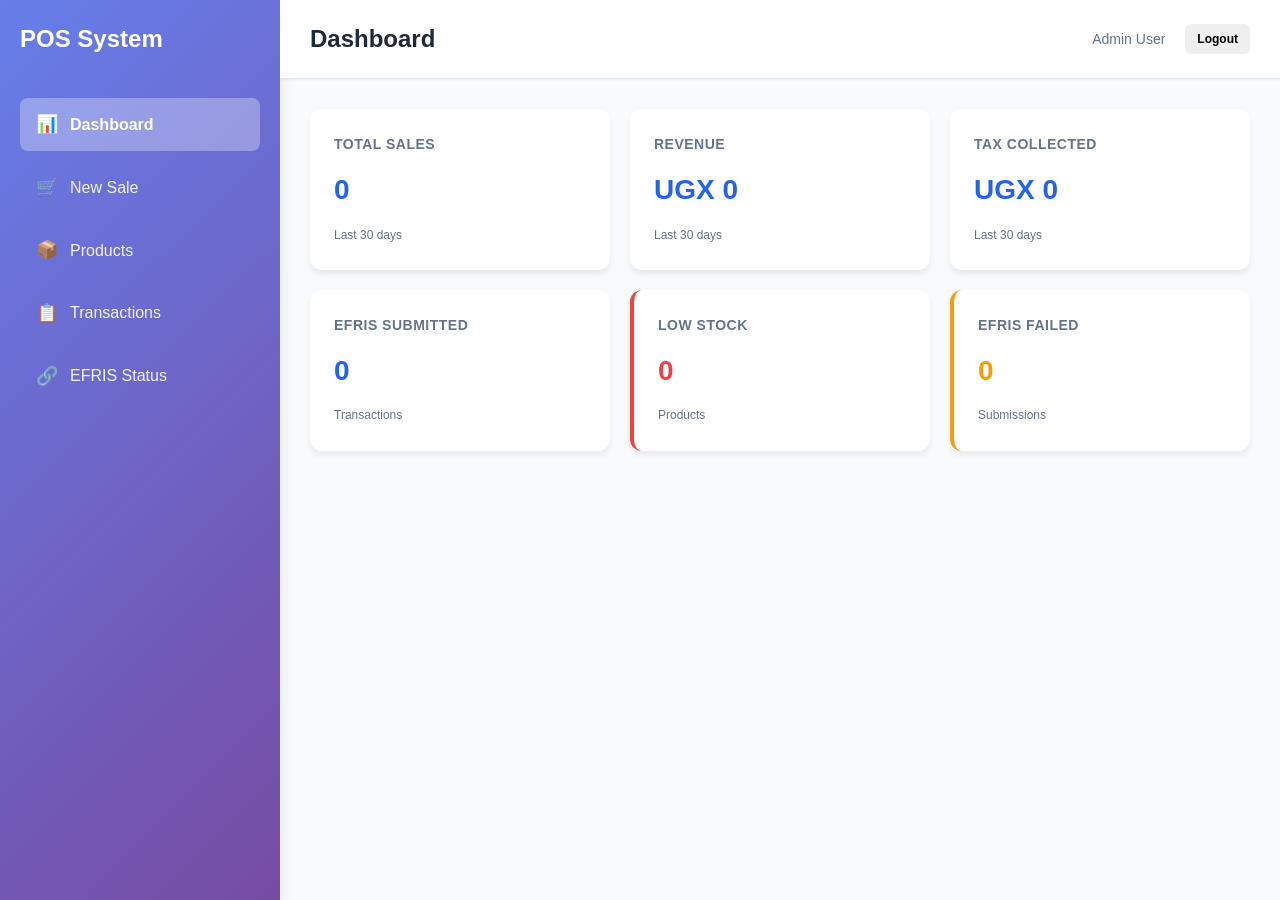
==== frontend/index.html @ 9ab17492 "first commit" ====
<!DOCTYPE html>
<html lang="en">
<head>
    <meta charset="UTF-8">
    <meta name="viewport" content="width=device-width, initial-scale=1.0">
    <title>POS System - Dashboard</title>
    <link rel="stylesheet" href="style.css">
</head>
<body>
    <div class="app-container">
        <!-- Sidebar -->
        <aside class="sidebar">
            <div class="logo">
                <h1>POS System</h1>
            </div>
            <nav class="nav-menu">
                <a href="#dashboard" class="nav-link active" data-section="dashboard">
                    <span class="icon">📊</span> Dashboard
                </a>
                <a href="#sales" class="nav-link" data-section="sales">
                    <span class="icon">🛒</span> New Sale
                </a>
                <a href="#products" class="nav-link" data-section="products">
                    <span class="icon">📦</span> Products
                </a>
                <a href="#transactions" class="nav-link" data-section="transactions">
                    <span class="icon">📋</span> Transactions
                </a>
                <a href="#efris" class="nav-link" data-section="efris">
                    <span class="icon">🔗</span> EFRIS Status
                </a>
            </nav>
        </aside>

        <!-- Main Content -->
        <main class="main-content">
            <!-- Header -->
            <header class="header">
                <div class="header-content">
                    <h2 id="section-title">Dashboard</h2>
                    <div class="header-actions">
                        <span class="user-info">Admin User</span>
                        <button class="btn btn-logout" onclick="logout()">Logout</button>
                    </div>
                </div>
            </header>

            <!-- Dashboard Section -->
            <section id="dashboard" class="section active">
                <div class="dashboard-grid">
                    <div class="stat-card">
                        <h3>Total Sales</h3>
                        <p class="stat-value" id="stat-sales">0</p>
                        <span class="stat-label">Last 30 days</span>
                    </div>
                    <div class="stat-card">
                        <h3>Revenue</h3>
                        <p class="stat-value" id="stat-revenue">UGX 0</p>
                        <span class="stat-label">Last 30 days</span>
                    </div>
                    <div class="stat-card">
                        <h3>Tax Collected</h3>
                        <p class="stat-value" id="stat-tax">UGX 0</p>
                        <span class="stat-label">Last 30 days</span>
                    </div>
                    <div class="stat-card">
                        <h3>EFRIS Submitted</h3>
                        <p class="stat-value" id="stat-efris">0</p>
                        <span class="stat-label">Transactions</span>
                    </div>
                    <div class="stat-card alert">
                        <h3>Low Stock</h3>
                        <p class="stat-value" id="stat-lowstock">0</p>
                        <span class="stat-label">Products</span>
                    </div>
                    <div class="stat-card warning">
                        <h3>EFRIS Failed</h3>
                        <p class="stat-value" id="stat-failed">0</p>
                        <span class="stat-label">Submissions</span>
                    </div>
                </div>
            </section>

            <!-- New Sale Section -->
            <section id="sales" class="section">
                <div class="sales-container">
                    <div class="cart-panel">
                        <h3>Point of Sale</h3>
                        
                        <div class="product-search">
                            <input type="text" id="product-search" placeholder="Search products by name or SKU...">
                            <button class="btn btn-secondary" onclick="loadProducts()">Refresh</button>
                        </div>

                        <div class="products-list" id="products-list">
                            <!-- Products will be loaded here -->
                        </div>
                    </div>

                    <div class="invoice-panel">
                        <h3>Invoice</h3>
                        
                        <div class="invoice-items" id="invoice-items">
                            <p class="empty-message">No items added</p>
                        </div>

                        <div class="invoice-summary">
                            <div class="summary-row">
                                <span>Subtotal:</span>
                                <span id="subtotal">UGX 0</span>
                            </div>
                            <div class="summary-row">
                                <span>Tax (18%):</span>
                                <span id="tax-amount">UGX 0</span>
                            </div>
                            <div class="summary-row">
                                <label>Discount:</label>
                                <input type="number" id="discount" value="0" min="0" onchange="updateInvoice()">
                            </div>
                            <div class="summary-row total">
                                <span>Total:</span>
                                <span id="total-amount">UGX 0</span>
                            </div>
                        </div>

                        <div class="payment-section">
                            <label>Payment Method:</label>
                            <select id="payment-method" onchange="updateInvoice()">
                                <option value="CASH">Cash</option>
                                <option value="CARD">Card</option>
                                <option value="MOBILE_MONEY">Mobile Money</option>
                            </select>
                        </div>

                        <div class="sale-actions">
                            <button class="btn btn-secondary" onclick="clearCart()">Clear Cart</button>
                            <button class="btn btn-primary" onclick="completeSale()">Complete Sale</button>
                        </div>
                    </div>
                </div>
            </section>

            <!-- Products Management Section -->
            <section id="products" class="section">
                <div class="section-header">
                    <h3>Products Management</h3>
                    <button class="btn btn-primary" onclick="showAddProductForm()">Add Product</button>
                </div>

                <div id="add-product-form" class="form-container" style="display: none;">
                    <div class="form-card">
                        <h4>Add New Product</h4>
                        <form onsubmit="saveProduct(event)">
                            <div class="form-group">
                                <label>Product Name *</label>
                                <input type="text" id="product-name" required>
                            </div>
                            <div class="form-group">
                                <label>SKU *</label>
                                <input type="text" id="product-sku" required>
                            </div>
                            <div class="form-group">
                                <label>Category</label>
                                <input type="text" id="product-category">
                            </div>
                            <div class="form-group">
                                <label>Price (UGX) *</label>
                                <input type="number" id="product-price" step="0.01" required>
                            </div>
                            <div class="form-group">
                                <label>Quantity</label>
                                <input type="number" id="product-quantity" value="0" min="0">
                            </div>
                            <div class="form-group">
                                <label>Tax Rate</label>
                                <input type="number" id="product-tax" value="18" min="0" max="100" step="0.01">
                                <small>%</small>
                            </div>
                            <div class="form-group">
                                <label>Description</label>
                                <textarea id="product-description"></textarea>
                            </div>
                            <div class="form-actions">
                                <button type="submit" class="btn btn-primary">Save Product</button>
                                <button type="button" class="btn btn-secondary" onclick="hideAddProductForm()">Cancel</button>
                            </div>
                        </form>
                    </div>
                </div>

                <div class="products-table">
                    <table id="products-table">
                        <thead>
                            <tr>
                                <th>Name</th>
                                <th>SKU</th>
                                <th>Category</th>
                                <th>Price (UGX)</th>
                                <th>Quantity</th>
                                <th>Tax Rate</th>
                                <th>Actions</th>
                            </tr>
                        </thead>
                        <tbody id="products-tbody">
                            <!-- Products will be loaded here -->
                        </tbody>
                    </table>
                </div>
            </section>

            <!-- Transactions Section -->
            <section id="transactions" class="section">
                <div class="section-header">
                    <h3>Sales Transactions</h3>
                    <div class="filter-controls">
                        <select id="filter-status" onchange="loadTransactions()">
                            <option value="">All Status</option>
                            <option value="PENDING">Pending EFRIS</option>
                            <option value="SUBMITTED">Submitted</option>
                            <option value="APPROVED">Approved</option>
                            <option value="FAILED">Failed</option>
                        </select>
                        <input type="date" id="filter-date" onchange="loadTransactions()">
                    </div>
                </div>

                <div class="transactions-table">
                    <table id="transactions-table">
                        <thead>
                            <tr>
                                <th>Receipt</th>
                                <th>Date</th>
                                <th>Amount (UGX)</th>
                                <th>Tax</th>
                                <th>Payment</th>
                                <th>EFRIS Status</th>
                                <th>Actions</th>
                            </tr>
                        </thead>
                        <tbody id="transactions-tbody">
                            <!-- Transactions will be loaded here -->
                        </tbody>
                    </table>
                </div>
            </section>

            <!-- EFRIS Status Section -->
            <section id="efris" class="section">
                <div class="section-header">
                    <h3>EFRIS Integration Status</h3>
                    <button class="btn btn-primary" onclick="testEfrisConnection()">Test Connection</button>
                </div>

                <div class="efris-status">
                    <div class="status-card">
                        <h4>Connection Status</h4>
                        <p id="efris-connection" class="status-pending">Testing...</p>
                    </div>
                    <div class="status-card">
                        <h4>Configuration</h4>
                        <div class="config-info">
                            <p><strong>TIN:</strong> <span id="config-tin">Not configured</span></p>
                            <p><strong>Device Serial:</strong> <span id="config-serial">Not configured</span></p>
                            <p><strong>Base URL:</strong> <span id="config-url">Not configured</span></p>
                        </div>
                    </div>
                </div>

                <div class="efris-logs">
                    <h4>Recent EFRIS Submissions</h4>
                    <div id="efris-logs-table">
                        <table>
                            <thead>
                                <tr>
                                    <th>Receipt</th>
                                    <th>Submitted</th>
                                    <th>Status</th>
                                    <th>Receipt Code</th>
                                    <th>Details</th>
                                </tr>
                            </thead>
                            <tbody id="efris-logs-tbody">
                                <!-- EFRIS logs will be loaded here -->
                            </tbody>
                        </table>
                    </div>
                </div>
            </section>
        </main>
    </div>

    <!-- Success/Error Notifications -->
    <div id="notification" class="notification"></div>

    <!-- Modal for Transaction Details -->
    <div id="transaction-modal" class="modal">
        <div class="modal-content">
            <span class="close" onclick="closeTransactionModal()">&times;</span>
            <h3>Transaction Details</h3>
            <div id="transaction-details"></div>
            <div class="modal-actions">
                <button class="btn btn-primary" id="submit-efris-btn" onclick="submitTransactionToEfris()">Submit to EFRIS</button>
                <button class="btn btn-secondary" onclick="closeTransactionModal()">Close</button>
            </div>
        </div>
    </div>

    <script src="script.js"></script>
</body>
</html>
---- frontend/style.css ----
* {
    margin: 0;
    padding: 0;
    box-sizing: border-box;
}

:root {
    --primary-color: #2563eb;
    --secondary-color: #64748b;
    --success-color: #10b981;
    --danger-color: #ef4444;
    --warning-color: #f59e0b;
    --background: #f8fafc;
    --surface: #ffffff;
    --border: #e2e8f0;
    --text-primary: #1e293b;
    --text-secondary: #64748b;
    --shadow-sm: 0 1px 2px rgba(0, 0, 0, 0.05);
    --shadow-md: 0 4px 6px rgba(0, 0, 0, 0.07);
    --shadow-lg: 0 10px 15px rgba(0, 0, 0, 0.1);
}

body {
    font-family: -apple-system, BlinkMacSystemFont, 'Segoe UI', Roboto, 'Helvetica Neue', Arial, sans-serif;
    background-color: var(--background);
    color: var(--text-primary);
    line-height: 1.6;
}

.app-container {
    display: flex;
    height: 100vh;
}

/* Sidebar */
.sidebar {
    width: 280px;
    background: linear-gradient(135deg, #667eea 0%, #764ba2 100%);
    color: white;
    padding: 20px;
    box-shadow: var(--shadow-lg);
    overflow-y: auto;
}

.logo {
    margin-bottom: 40px;
}

.logo h1 {
    font-size: 24px;
    font-weight: 700;
}

.nav-menu {
    display: flex;
    flex-direction: column;
    gap: 10px;
}

.nav-link {
    display: flex;
    align-items: center;
    gap: 12px;
    padding: 12px 16px;
    color: rgba(255, 255, 255, 0.9);
    text-decoration: none;
    border-radius: 8px;
    transition: all 0.3s ease;
    cursor: pointer;
}

.nav-link:hover {
    background-color: rgba(255, 255, 255, 0.2);
    transform: translateX(4px);
}

.nav-link.active {
    background-color: rgba(255, 255, 255, 0.3);
    color: white;
    font-weight: 600;
}

.icon {
    font-size: 18px;
}

/* Main Content */
.main-content {
    flex: 1;
    display: flex;
    flex-direction: column;
    overflow: hidden;
}

/* Header */
.header {
    background-color: var(--surface);
    border-bottom: 1px solid var(--border);
    padding: 20px 30px;
    box-shadow: var(--shadow-sm);
}

.header-content {
    display: flex;
    justify-content: space-between;
    align-items: center;
}

.header-actions {
    display: flex;
    align-items: center;
    gap: 20px;
}

.user-info {
    color: var(--text-secondary);
    font-size: 14px;
}

/* Sections */
.section {
    flex: 1;
    overflow-y: auto;
    padding: 30px;
    display: none;
}

.section.active {
    display: block;
}

/* Dashboard Grid */
.dashboard-grid {
    display: grid;
    grid-template-columns: repeat(auto-fit, minmax(250px, 1fr));
    gap: 20px;
}

.stat-card {
    background: var(--surface);
    border-radius: 12px;
    padding: 24px;
    box-shadow: var(--shadow-md);
    transition: transform 0.3s ease;
}

.stat-card:hover {
    transform: translateY(-4px);
}

.stat-card h3 {
    font-size: 14px;
    font-weight: 600;
    color: var(--text-secondary);
    margin-bottom: 12px;
    text-transform: uppercase;
    letter-spacing: 0.5px;
}

.stat-value {
    font-size: 28px;
    font-weight: 700;
    color: var(--primary-color);
    margin-bottom: 8px;
}

.stat-label {
    font-size: 12px;
    color: var(--text-secondary);
}

.stat-card.alert {
    border-left: 4px solid var(--danger-color);
}

.stat-card.alert .stat-value {
    color: var(--danger-color);
}

.stat-card.warning {
    border-left: 4px solid var(--warning-color);
}

.stat-card.warning .stat-value {
    color: var(--warning-color);
}

/* Sales Container */
.sales-container {
    display: grid;
    grid-template-columns: 1fr 400px;
    gap: 20px;
    height: 100%;
}

.cart-panel,
.invoice-panel {
    background: var(--surface);
    border-radius: 12px;
    padding: 24px;
    box-shadow: var(--shadow-md);
    display: flex;
    flex-direction: column;
}

.cart-panel h3,
.invoice-panel h3 {
    margin-bottom: 20px;
    font-size: 18px;
}

.product-search {
    display: flex;
    gap: 10px;
    margin-bottom: 20px;
}

.product-search input {
    flex: 1;
    padding: 10px;
    border: 1px solid var(--border);
    border-radius: 6px;
    font-size: 14px;
}

.products-list {
    display: grid;
    grid-template-columns: repeat(auto-fill, minmax(150px, 1fr));
    gap: 12px;
    overflow-y: auto;
}

.product-card {
    background: linear-gradient(135deg, #667eea 0%, #764ba2 100%);
    color: white;
    padding: 16px;
    border-radius: 8px;
    cursor: pointer;
    transition: all 0.3s ease;
    text-align: center;
}

.product-card:hover {
    transform: scale(1.05);
    box-shadow: var(--shadow-lg);
}

.product-card h5 {
    font-size: 14px;
    margin-bottom: 4px;
}

.product-card p {
    font-size: 12px;
    opacity: 0.9;
    margin-bottom: 8px;
}

.product-price {
    font-size: 16px;
    font-weight: 700;
}

/* Invoice Panel */
.invoice-items {
    flex: 1;
    overflow-y: auto;
    margin-bottom: 20px;
    min-height: 200px;
}

.empty-message {
    color: var(--text-secondary);
    text-align: center;
    padding: 40px 20px;
}

.invoice-item {
    display: flex;
    justify-content: space-between;
    align-items: center;
    padding: 12px;
    background: var(--background);
    border-radius: 6px;
    margin-bottom: 8px;
    font-size: 14px;
}

.invoice-item-info {
    flex: 1;
}

.invoice-item-name {
    font-weight: 600;
}

.invoice-item-qty {
    font-size: 12px;
    color: var(--text-secondary);
}

.invoice-item-price {
    font-weight: 700;
    color: var(--primary-color);
    min-width: 80px;
    text-align: right;
}

.invoice-item-remove {
    background: none;
    border: none;
    color: var(--danger-color);
    cursor: pointer;
    padding: 4px 8px;
    font-size: 16px;
}

.invoice-summary {
    border-top: 2px solid var(--border);
    padding-top: 16px;
    margin-bottom: 20px;
}

.summary-row {
    display: flex;
    justify-content: space-between;
    align-items: center;
    margin-bottom: 12px;
    font-size: 14px;
}

.summary-row.total {
    font-size: 16px;
    font-weight: 700;
    color: var(--primary-color);
    margin-top: 12px;
    padding-top: 12px;
    border-top: 1px solid var(--border);
}

.summary-row input {
    width: 100px;
    padding: 4px 8px;
    border: 1px solid var(--border);
    border-radius: 4px;
}

.payment-section {
    margin-bottom: 20px;
}

.payment-section label {
    display: block;
    margin-bottom: 8px;
    font-size: 14px;
    font-weight: 600;
}

.payment-section select {
    width: 100%;
    padding: 10px;
    border: 1px solid var(--border);
    border-radius: 6px;
}

.sale-actions {
    display: flex;
    gap: 10px;
}

/* Products Table */
.section-header {
    display: flex;
    justify-content: space-between;
    align-items: center;
    margin-bottom: 24px;
}

.filter-controls {
    display: flex;
    gap: 10px;
}

.filter-controls select,
.filter-controls input {
    padding: 8px 12px;
    border: 1px solid var(--border);
    border-radius: 6px;
    font-size: 14px;
}

.products-table,
.transactions-table {
    background: var(--surface);
    border-radius: 12px;
    overflow: hidden;
    box-shadow: var(--shadow-md);
}

table {
    width: 100%;
    border-collapse: collapse;
}

thead {
    background-color: var(--background);
    border-bottom: 2px solid var(--border);
}

th {
    padding: 16px;
    text-align: left;
    font-weight: 600;
    font-size: 14px;
    color: var(--text-secondary);
    text-transform: uppercase;
    letter-spacing: 0.5px;
}

td {
    padding: 16px;
    border-bottom: 1px solid var(--border);
    font-size: 14px;
}

tbody tr:hover {
    background-color: var(--background);
}

/* Buttons */
.btn {
    padding: 10px 16px;
    border: none;
    border-radius: 6px;
    font-size: 14px;
    font-weight: 600;
    cursor: pointer;
    transition: all 0.3s ease;
    display: inline-flex;
    align-items: center;
    gap: 8px;
}

.btn-primary {
    background-color: var(--primary-color);
    color: white;
}

.btn-primary:hover {
    background-color: #1d4ed8;
    box-shadow: var(--shadow-md);
}

.btn-secondary {
    background-color: var(--secondary-color);
    color: white;
}

.btn-secondary:hover {
    background-color: #475569;
}

.btn-danger {
    background-color: var(--danger-color);
    color: white;
}

.btn-danger:hover {
    background-color: #dc2626;
}

.btn-logout {
    font-size: 12px;
    padding: 8px 12px;
}

/* Forms */
.form-container {
    margin-bottom: 24px;
}

.form-card {
    background: var(--surface);
    border-radius: 12px;
    padding: 24px;
    box-shadow: var(--shadow-md);
}

.form-card h4 {
    margin-bottom: 20px;
    font-size: 18px;
}

.form-group {
    margin-bottom: 16px;
}

.form-group label {
    display: block;
    margin-bottom: 8px;
    font-weight: 600;
    font-size: 14px;
}

.form-group input,
.form-group textarea,
.form-group select {
    width: 100%;
    padding: 10px;
    border: 1px solid var(--border);
    border-radius: 6px;
    font-size: 14px;
    font-family: inherit;
}

.form-group textarea {
    resize: vertical;
    min-height: 80px;
}

.form-group small {
    margin-left: 8px;
    color: var(--text-secondary);
}

.form-actions {
    display: flex;
    gap: 10px;
    justify-content: flex-end;
    margin-top: 24px;
}

/* EFRIS Status */
.efris-status {
    display: grid;
    grid-template-columns: repeat(auto-fit, minmax(300px, 1fr));
    gap: 20px;
    margin-bottom: 30px;
}

.status-card {
    background: var(--surface);
    border-radius: 12px;
    padding: 24px;
    box-shadow: var(--shadow-md);
}

.status-card h4 {
    margin-bottom: 16px;
    font-size: 16px;
}

.config-info p {
    margin-bottom: 12px;
    font-size: 14px;
}

.config-info strong {
    color: var(--text-primary);
}

.config-info span {
    color: var(--text-secondary);
}

.status-pending {
    color: var(--warning-color);
    font-weight: 600;
}

.status-connected {
    color: var(--success-color);
    font-weight: 600;
}

.status-error {
    color: var(--danger-color);
    font-weight: 600;
}

.efris-logs {
    background: var(--surface);
    border-radius: 12px;
    padding: 24px;
    box-shadow: var(--shadow-md);
}

.efris-logs h4 {
    margin-bottom: 16px;
}

/* Modal */
.modal {
    display: none;
    position: fixed;
    top: 0;
    left: 0;
    width: 100%;
    height: 100%;
    background-color: rgba(0, 0, 0, 0.5);
    z-index: 1000;
    justify-content: center;
    align-items: center;
}

.modal.active {
    display: flex;
}

.modal-content {
    background: var(--surface);
    border-radius: 12px;
    padding: 30px;
    max-width: 600px;
    width: 90%;
    max-height: 80vh;
    overflow-y: auto;
    box-shadow: var(--shadow-lg);
    position: relative;
}

.close {
    position: absolute;
    top: 15px;
    right: 20px;
    font-size: 28px;
    font-weight: 700;
    cursor: pointer;
    color: var(--text-secondary);
}

.close:hover {
    color: var(--text-primary);
}

.modal-content h3 {
    margin-bottom: 20px;
}

.modal-actions {
    display: flex;
    gap: 10px;
    justify-content: flex-end;
    margin-top: 24px;
}

/* Notifications */
.notification {
    position: fixed;
    top: 20px;
    right: 20px;
    padding: 16px 24px;
    border-radius: 8px;
    color: white;
    font-weight: 600;
    display: none;
    z-index: 1001;
    animation: slideIn 0.3s ease;
    box-shadow: var(--shadow-lg);
}

.notification.show {
    display: block;
}

.notification.success {
    background-color: var(--success-color);
}

.notification.error {
    background-color: var(--danger-color);
}

.notification.info {
    background-color: var(--primary-color);
}

@keyframes slideIn {
    from {
        transform: translateX(400px);
        opacity: 0;
    }
    to {
        transform: translateX(0);
        opacity: 1;
    }
}

/* Scrollbar */
::-webkit-scrollbar {
    width: 8px;
}

::-webkit-scrollbar-track {
    background: var(--background);
}

::-webkit-scrollbar-thumb {
    background: var(--border);
    border-radius: 4px;
}

::-webkit-scrollbar-thumb:hover {
    background: var(--secondary-color);
}

/* Inactivity Warning */
.inactivity-warning {
    position: fixed;
    top: 0;
    left: 0;
    width: 100%;
    height: 100%;
    background-color: rgba(0, 0, 0, 0.7);
    display: flex;
    justify-content: center;
    align-items: center;
    z-index: 2000;
    animation: fadeIn 0.3s ease;
}

.warning-content {
    background: var(--surface);
    border-radius: 12px;
    padding: 32px;
    max-width: 500px;
    width: 90%;
    box-shadow: var(--shadow-lg);
    border-left: 4px solid var(--warning-color);
    animation: slideUp 0.3s ease;
}

.warning-content h3 {
    margin-bottom: 16px;
    color: var(--warning-color);
    font-size: 20px;
}

.warning-content p {
    margin-bottom: 12px;
    color: var(--text-primary);
    line-height: 1.6;
}

.warning-actions {
    display: flex;
    gap: 12px;
    margin-top: 24px;
    justify-content: flex-end;
}

.warning-actions .btn {
    min-width: 140px;
}

@keyframes fadeIn {
    from {
        opacity: 0;
    }
    to {
        opacity: 1;
    }
}

@keyframes slideUp {
    from {
        transform: translateY(20px);
        opacity: 0;
    }
    to {
        transform: translateY(0);
        opacity: 1;
    }
}

/* Responsive */
@media (max-width: 1200px) {
    .sales-container {
        grid-template-columns: 1fr;
    }

    .products-list {
        grid-template-columns: repeat(auto-fill, minmax(120px, 1fr));
    }
}

@media (max-width: 768px) {
    .sidebar {
        width: 100%;
        position: absolute;
        left: 0;
        top: 0;
        height: auto;
        z-index: 999;
    }

    .app-container {
        flex-direction: column;
    }

    .dashboard-grid {
        grid-template-columns: 1fr;
    }

    .main-content {
        height: auto;
        min-height: 100vh;
    }

    .section {
        min-height: 100vh;
    }

    table {
        font-size: 12px;
    }

    th,
    td {
        padding: 12px;
    }
}
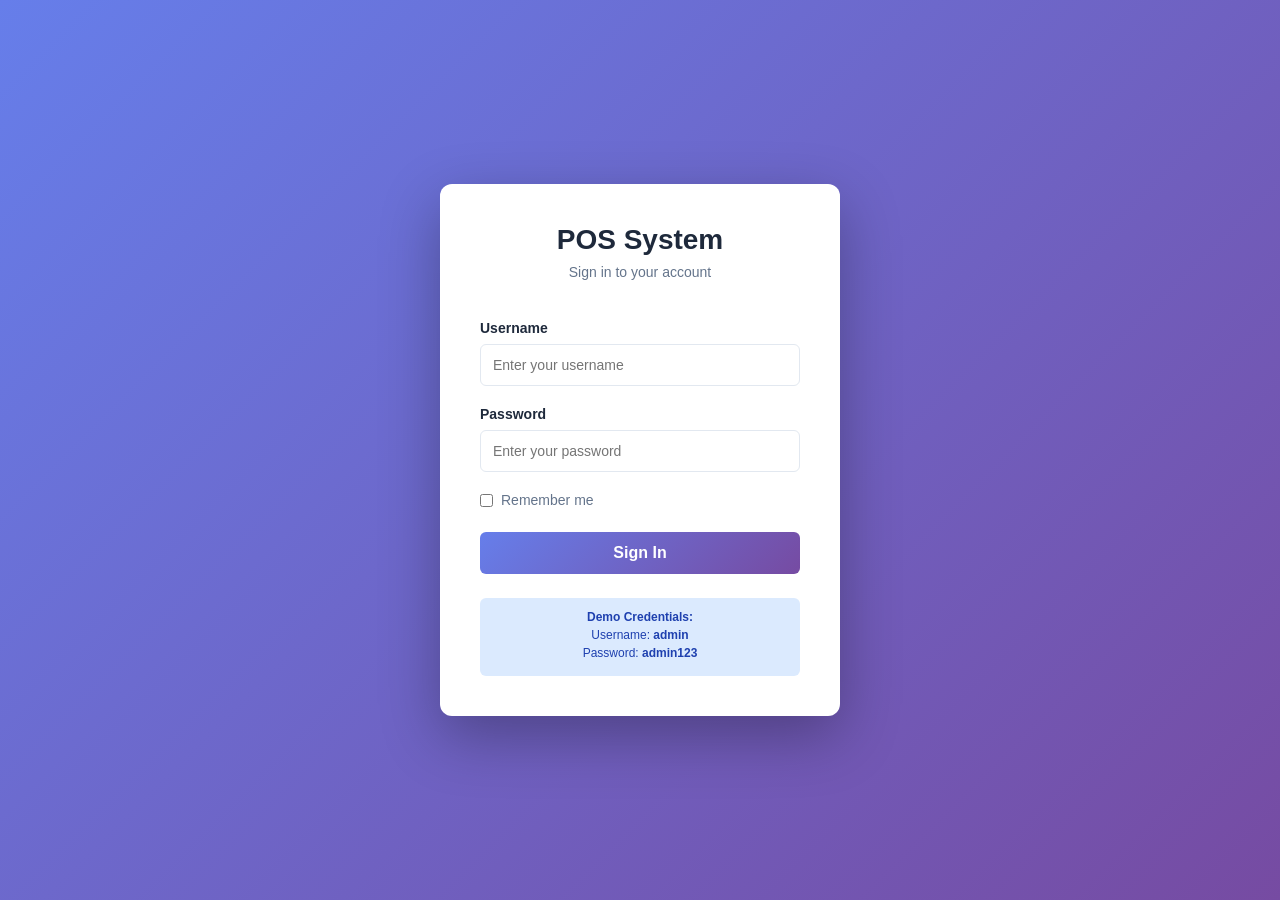
==== commit 9da279ad: "changing the page flow root --> loginpage --> dashboard" ====
--- a/frontend/index.html
+++ b/frontend/index.html
@@ -3,308 +3,13 @@
 <head>
     <meta charset="UTF-8">
     <meta name="viewport" content="width=device-width, initial-scale=1.0">
-    <title>POS System - Dashboard</title>
-    <link rel="stylesheet" href="style.css">
+    <title>POS System - Redirecting</title>
+    <script>
+        // Redirect to login page
+        window.location.href = 'login.html';
+    </script>
 </head>
 <body>
-    <div class="app-container">
-        <!-- Sidebar -->
-        <aside class="sidebar">
-            <div class="logo">
-                <h1>POS System</h1>
-            </div>
-            <nav class="nav-menu">
-                <a href="#dashboard" class="nav-link active" data-section="dashboard">
-                    <span class="icon">📊</span> Dashboard
-                </a>
-                <a href="#sales" class="nav-link" data-section="sales">
-                    <span class="icon">🛒</span> New Sale
-                </a>
-                <a href="#products" class="nav-link" data-section="products">
-                    <span class="icon">📦</span> Products
-                </a>
-                <a href="#transactions" class="nav-link" data-section="transactions">
-                    <span class="icon">📋</span> Transactions
-                </a>
-                <a href="#efris" class="nav-link" data-section="efris">
-                    <span class="icon">🔗</span> EFRIS Status
-                </a>
-            </nav>
-        </aside>
-
-        <!-- Main Content -->
-        <main class="main-content">
-            <!-- Header -->
-            <header class="header">
-                <div class="header-content">
-                    <h2 id="section-title">Dashboard</h2>
-                    <div class="header-actions">
-                        <span class="user-info">Admin User</span>
-                        <button class="btn btn-logout" onclick="logout()">Logout</button>
-                    </div>
-                </div>
-            </header>
-
-            <!-- Dashboard Section -->
-            <section id="dashboard" class="section active">
-                <div class="dashboard-grid">
-                    <div class="stat-card">
-                        <h3>Total Sales</h3>
-                        <p class="stat-value" id="stat-sales">0</p>
-                        <span class="stat-label">Last 30 days</span>
-                    </div>
-                    <div class="stat-card">
-                        <h3>Revenue</h3>
-                        <p class="stat-value" id="stat-revenue">UGX 0</p>
-                        <span class="stat-label">Last 30 days</span>
-                    </div>
-                    <div class="stat-card">
-                        <h3>Tax Collected</h3>
-                        <p class="stat-value" id="stat-tax">UGX 0</p>
-                        <span class="stat-label">Last 30 days</span>
-                    </div>
-                    <div class="stat-card">
-                        <h3>EFRIS Submitted</h3>
-                        <p class="stat-value" id="stat-efris">0</p>
-                        <span class="stat-label">Transactions</span>
-                    </div>
-                    <div class="stat-card alert">
-                        <h3>Low Stock</h3>
-                        <p class="stat-value" id="stat-lowstock">0</p>
-                        <span class="stat-label">Products</span>
-                    </div>
-                    <div class="stat-card warning">
-                        <h3>EFRIS Failed</h3>
-                        <p class="stat-value" id="stat-failed">0</p>
-                        <span class="stat-label">Submissions</span>
-                    </div>
-                </div>
-            </section>
-
-            <!-- New Sale Section -->
-            <section id="sales" class="section">
-                <div class="sales-container">
-                    <div class="cart-panel">
-                        <h3>Point of Sale</h3>
-                        
-                        <div class="product-search">
-                            <input type="text" id="product-search" placeholder="Search products by name or SKU...">
-                            <button class="btn btn-secondary" onclick="loadProducts()">Refresh</button>
-                        </div>
-
-                        <div class="products-list" id="products-list">
-                            <!-- Products will be loaded here -->
-                        </div>
-                    </div>
-
-                    <div class="invoice-panel">
-                        <h3>Invoice</h3>
-                        
-                        <div class="invoice-items" id="invoice-items">
-                            <p class="empty-message">No items added</p>
-                        </div>
-
-                        <div class="invoice-summary">
-                            <div class="summary-row">
-                                <span>Subtotal:</span>
-                                <span id="subtotal">UGX 0</span>
-                            </div>
-                            <div class="summary-row">
-                                <span>Tax (18%):</span>
-                                <span id="tax-amount">UGX 0</span>
-                            </div>
-                            <div class="summary-row">
-                                <label>Discount:</label>
-                                <input type="number" id="discount" value="0" min="0" onchange="updateInvoice()">
-                            </div>
-                            <div class="summary-row total">
-                                <span>Total:</span>
-                                <span id="total-amount">UGX 0</span>
-                            </div>
-                        </div>
-
-                        <div class="payment-section">
-                            <label>Payment Method:</label>
-                            <select id="payment-method" onchange="updateInvoice()">
-                                <option value="CASH">Cash</option>
-                                <option value="CARD">Card</option>
-                                <option value="MOBILE_MONEY">Mobile Money</option>
-                            </select>
-                        </div>
-
-                        <div class="sale-actions">
-                            <button class="btn btn-secondary" onclick="clearCart()">Clear Cart</button>
-                            <button class="btn btn-primary" onclick="completeSale()">Complete Sale</button>
-                        </div>
-                    </div>
-                </div>
-            </section>
-
-            <!-- Products Management Section -->
-            <section id="products" class="section">
-                <div class="section-header">
-                    <h3>Products Management</h3>
-                    <button class="btn btn-primary" onclick="showAddProductForm()">Add Product</button>
-                </div>
-
-                <div id="add-product-form" class="form-container" style="display: none;">
-                    <div class="form-card">
-                        <h4>Add New Product</h4>
-                        <form onsubmit="saveProduct(event)">
-                            <div class="form-group">
-                                <label>Product Name *</label>
-                                <input type="text" id="product-name" required>
-                            </div>
-                            <div class="form-group">
-                                <label>SKU *</label>
-                                <input type="text" id="product-sku" required>
-                            </div>
-                            <div class="form-group">
-                                <label>Category</label>
-                                <input type="text" id="product-category">
-                            </div>
-                            <div class="form-group">
-                                <label>Price (UGX) *</label>
-                                <input type="number" id="product-price" step="0.01" required>
-                            </div>
-                            <div class="form-group">
-                                <label>Quantity</label>
-                                <input type="number" id="product-quantity" value="0" min="0">
-                            </div>
-                            <div class="form-group">
-                                <label>Tax Rate</label>
-                                <input type="number" id="product-tax" value="18" min="0" max="100" step="0.01">
-                                <small>%</small>
-                            </div>
-                            <div class="form-group">
-                                <label>Description</label>
-                                <textarea id="product-description"></textarea>
-                            </div>
-                            <div class="form-actions">
-                                <button type="submit" class="btn btn-primary">Save Product</button>
-                                <button type="button" class="btn btn-secondary" onclick="hideAddProductForm()">Cancel</button>
-                            </div>
-                        </form>
-                    </div>
-                </div>
-
-                <div class="products-table">
-                    <table id="products-table">
-                        <thead>
-                            <tr>
-                                <th>Name</th>
-                                <th>SKU</th>
-                                <th>Category</th>
-                                <th>Price (UGX)</th>
-                                <th>Quantity</th>
-                                <th>Tax Rate</th>
-                                <th>Actions</th>
-                            </tr>
-                        </thead>
-                        <tbody id="products-tbody">
-                            <!-- Products will be loaded here -->
-                        </tbody>
-                    </table>
-                </div>
-            </section>
-
-            <!-- Transactions Section -->
-            <section id="transactions" class="section">
-                <div class="section-header">
-                    <h3>Sales Transactions</h3>
-                    <div class="filter-controls">
-                        <select id="filter-status" onchange="loadTransactions()">
-                            <option value="">All Status</option>
-                            <option value="PENDING">Pending EFRIS</option>
-                            <option value="SUBMITTED">Submitted</option>
-                            <option value="APPROVED">Approved</option>
-                            <option value="FAILED">Failed</option>
-                        </select>
-                        <input type="date" id="filter-date" onchange="loadTransactions()">
-                    </div>
-                </div>
-
-                <div class="transactions-table">
-                    <table id="transactions-table">
-                        <thead>
-                            <tr>
-                                <th>Receipt</th>
-                                <th>Date</th>
-                                <th>Amount (UGX)</th>
-                                <th>Tax</th>
-                                <th>Payment</th>
-                                <th>EFRIS Status</th>
-                                <th>Actions</th>
-                            </tr>
-                        </thead>
-                        <tbody id="transactions-tbody">
-                            <!-- Transactions will be loaded here -->
-                        </tbody>
-                    </table>
-                </div>
-            </section>
-
-            <!-- EFRIS Status Section -->
-            <section id="efris" class="section">
-                <div class="section-header">
-                    <h3>EFRIS Integration Status</h3>
-                    <button class="btn btn-primary" onclick="testEfrisConnection()">Test Connection</button>
-                </div>
-
-                <div class="efris-status">
-                    <div class="status-card">
-                        <h4>Connection Status</h4>
-                        <p id="efris-connection" class="status-pending">Testing...</p>
-                    </div>
-                    <div class="status-card">
-                        <h4>Configuration</h4>
-                        <div class="config-info">
-                            <p><strong>TIN:</strong> <span id="config-tin">Not configured</span></p>
-                            <p><strong>Device Serial:</strong> <span id="config-serial">Not configured</span></p>
-                            <p><strong>Base URL:</strong> <span id="config-url">Not configured</span></p>
-                        </div>
-                    </div>
-                </div>
-
-                <div class="efris-logs">
-                    <h4>Recent EFRIS Submissions</h4>
-                    <div id="efris-logs-table">
-                        <table>
-                            <thead>
-                                <tr>
-                                    <th>Receipt</th>
-                                    <th>Submitted</th>
-                                    <th>Status</th>
-                                    <th>Receipt Code</th>
-                                    <th>Details</th>
-                                </tr>
-                            </thead>
-                            <tbody id="efris-logs-tbody">
-                                <!-- EFRIS logs will be loaded here -->
-                            </tbody>
-                        </table>
-                    </div>
-                </div>
-            </section>
-        </main>
-    </div>
-
-    <!-- Success/Error Notifications -->
-    <div id="notification" class="notification"></div>
-
-    <!-- Modal for Transaction Details -->
-    <div id="transaction-modal" class="modal">
-        <div class="modal-content">
-            <span class="close" onclick="closeTransactionModal()">&times;</span>
-            <h3>Transaction Details</h3>
-            <div id="transaction-details"></div>
-            <div class="modal-actions">
-                <button class="btn btn-primary" id="submit-efris-btn" onclick="submitTransactionToEfris()">Submit to EFRIS</button>
-                <button class="btn btn-secondary" onclick="closeTransactionModal()">Close</button>
-            </div>
-        </div>
-    </div>
-
-    <script src="script.js"></script>
+    <p>Redirecting to login page...</p>
 </body>
 </html>
